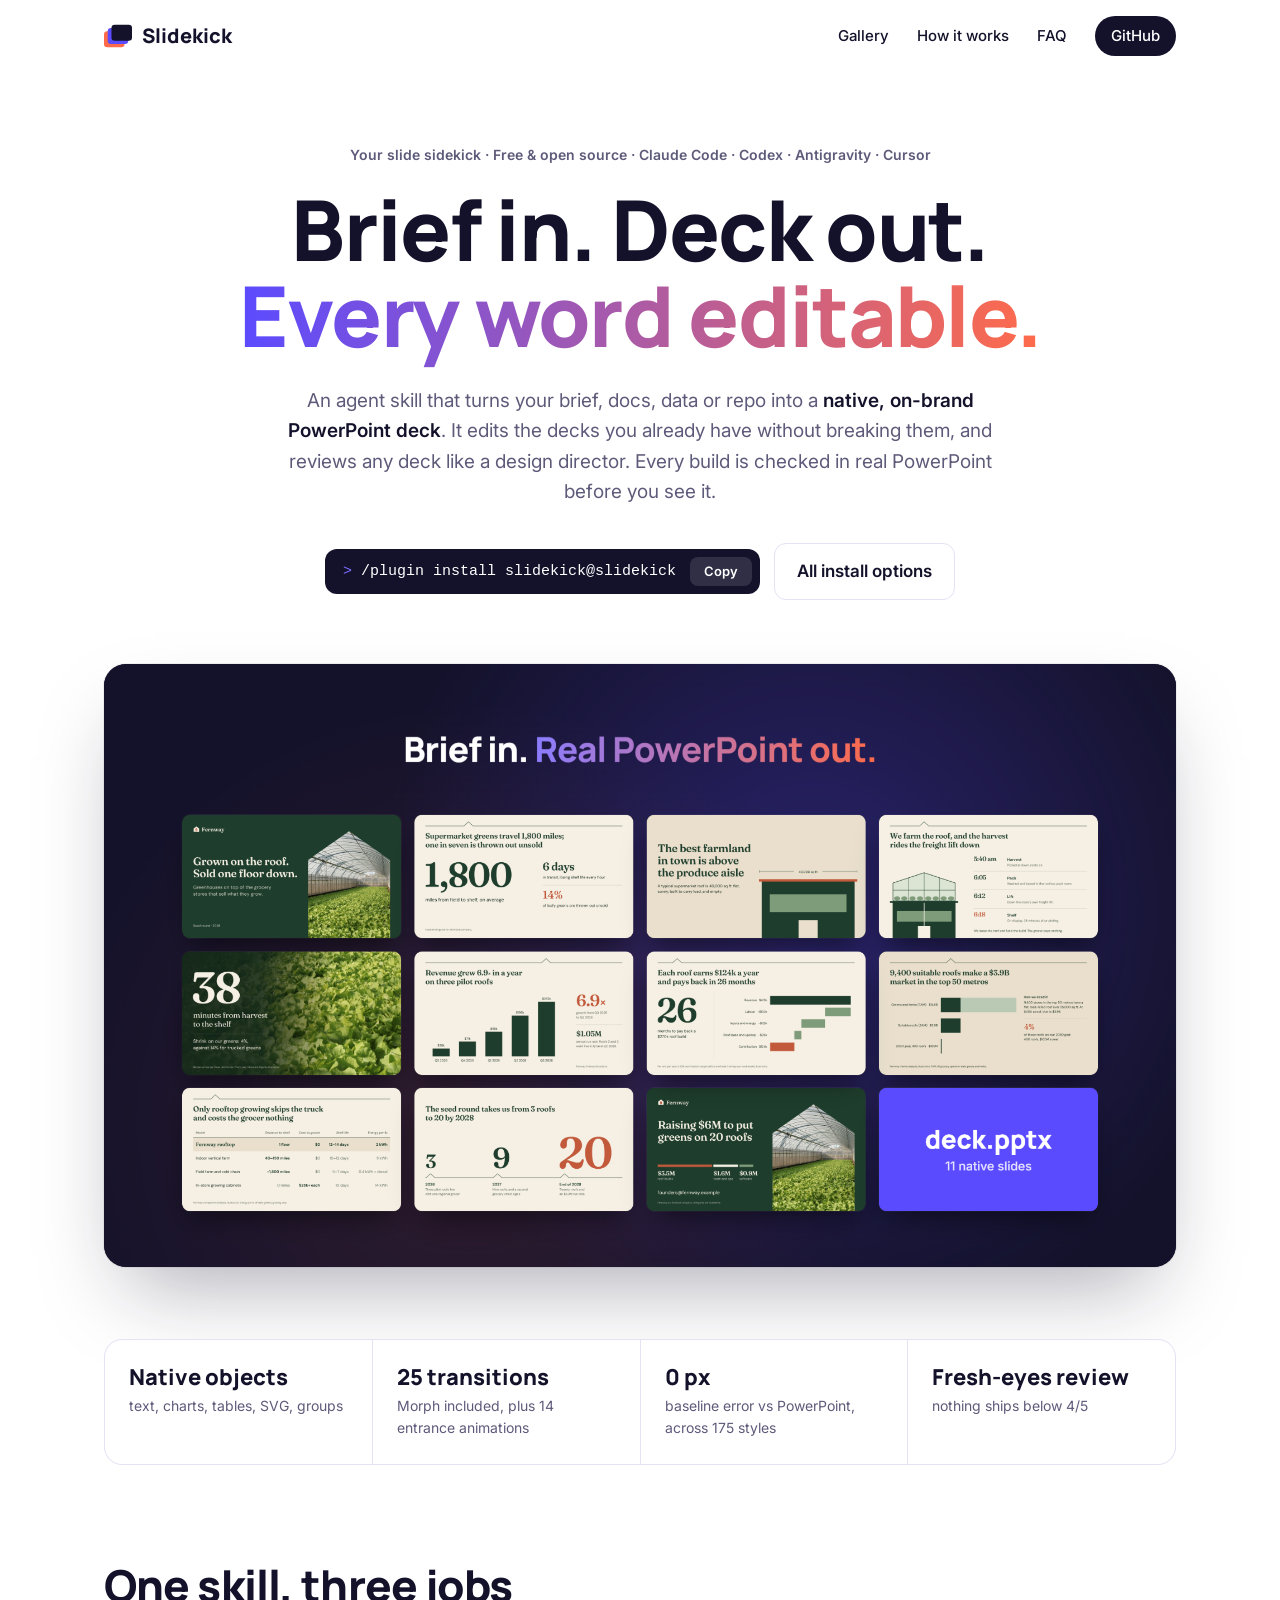
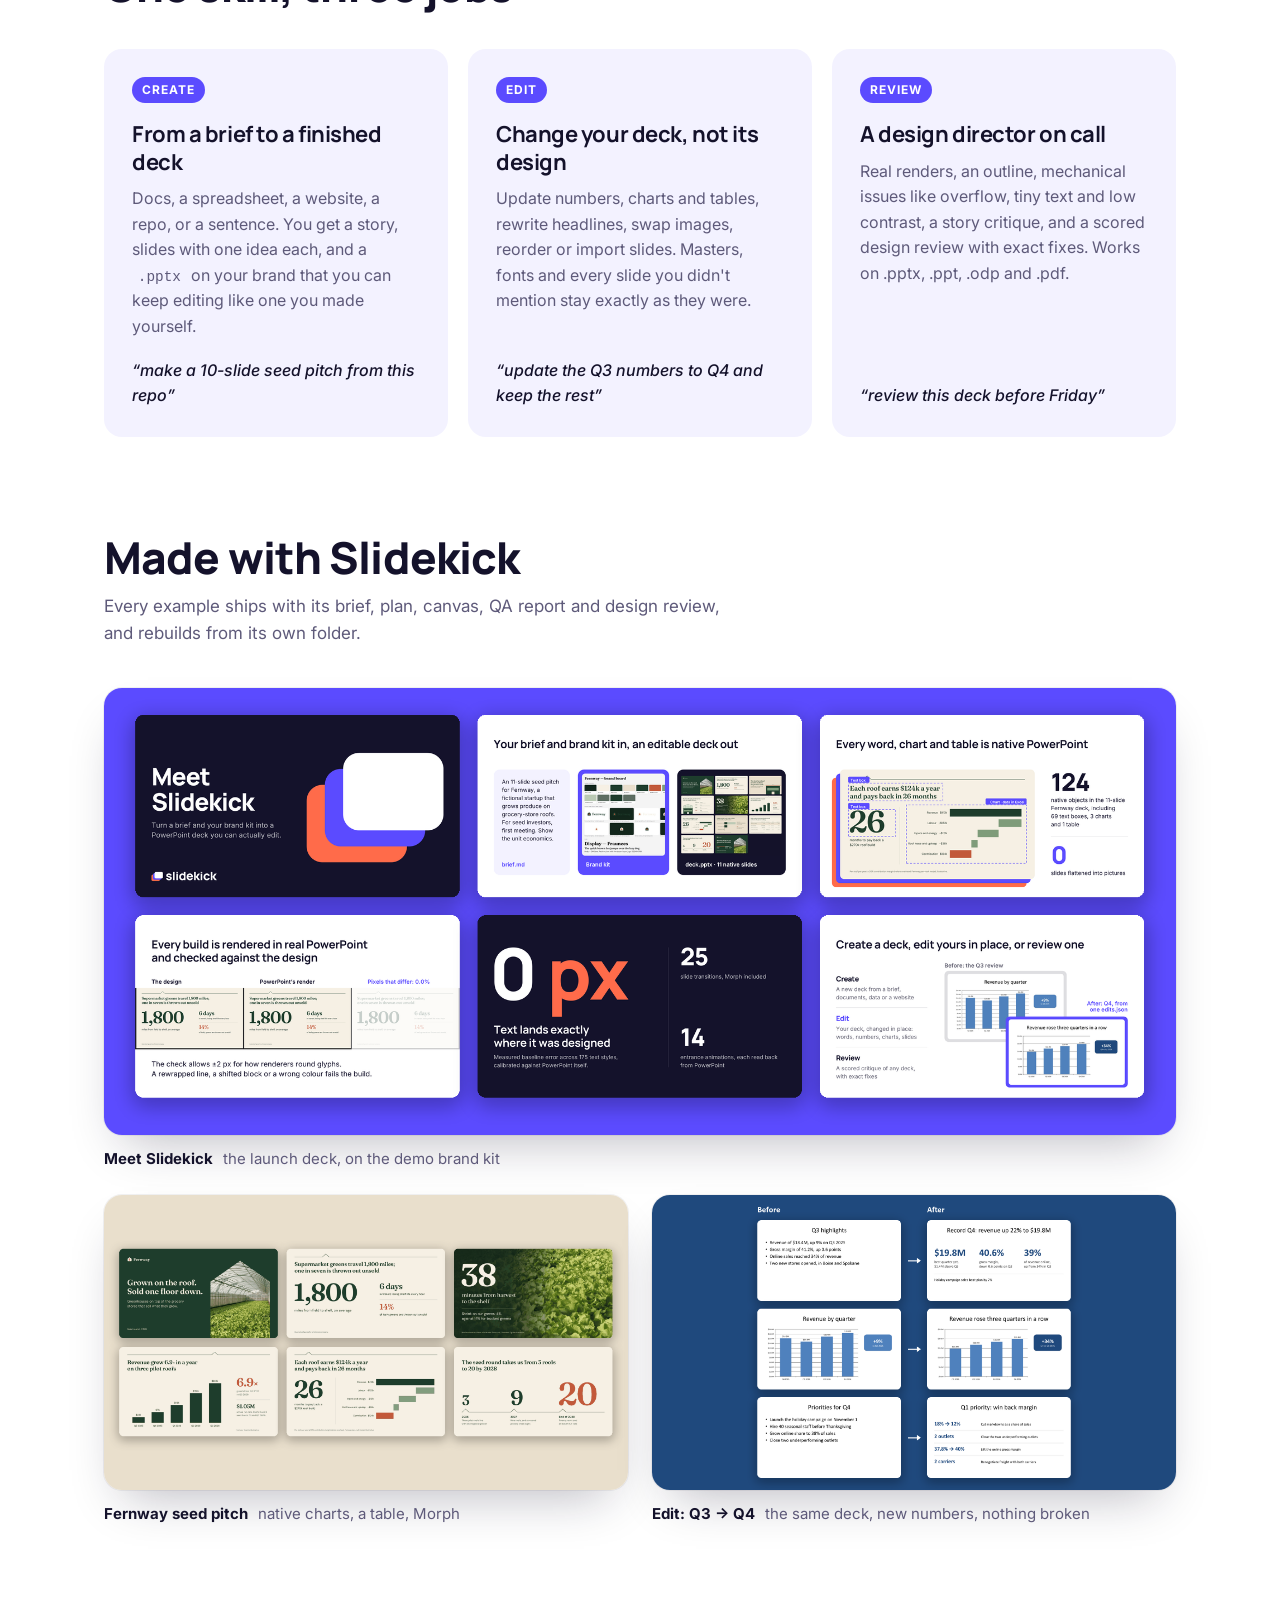
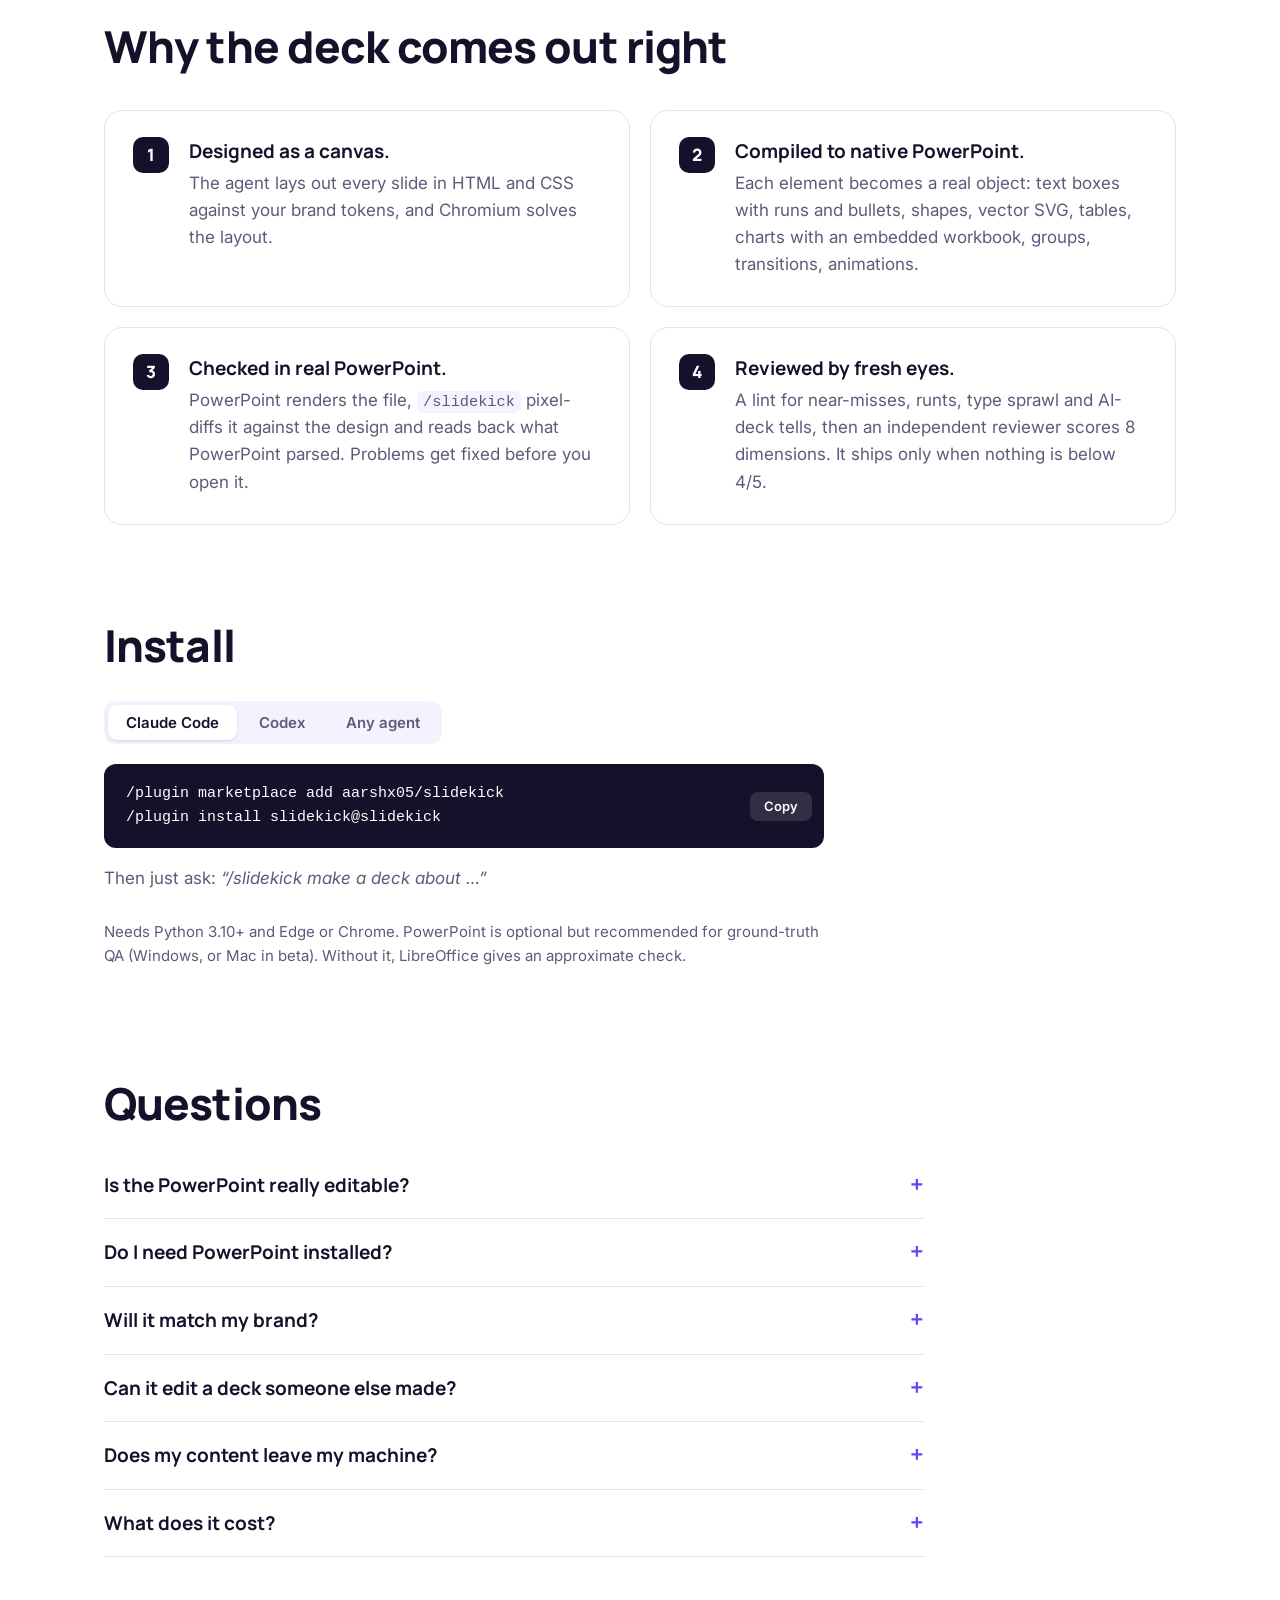
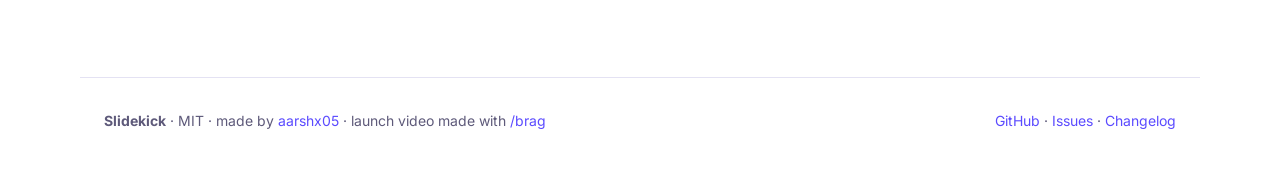
==== docs/index.html @ d4a9b04e "Slidekick 1.0.0: first public release Brief in, real PowerPoint out. An agent skill that makes fully" ====
<!doctype html>
<html lang="en">
<head>
<meta charset="utf-8">
<meta name="viewport" content="width=device-width, initial-scale=1">
<title>Slidekick: your slide sidekick. Brief in, editable on-brand PowerPoint out</title>
<meta name="description" content="An agent skill that makes fully editable, on-brand PowerPoint decks, edits the ones you have without breaking them, and reviews any deck. Checked against real PowerPoint. Free and open source.">
<meta property="og:title" content="Slidekick: brief in, deck out">
<meta property="og:description" content="Real PowerPoint, on your brand, every word editable. An open-source agent skill for Claude Code, Codex and more.">
<meta property="og:image" content="https://aarshx05.github.io/slidekick/assets/og.png">
<meta property="og:type" content="website">
<meta name="twitter:card" content="summary_large_image">
<link rel="icon" href="assets/favicon.svg" type="image/svg+xml">
<link rel="preconnect" href="https://fonts.googleapis.com">
<link rel="preconnect" href="https://fonts.gstatic.com" crossorigin>
<link href="https://fonts.googleapis.com/css2?family=Inter:wght@400;500;600&family=Manrope:wght@700;800&display=swap" rel="stylesheet">
<link rel="stylesheet" href="styles.css">
</head>
<body>

<header class="nav">
  <a class="brand" href="#top" aria-label="Slidekick home"><img src="assets/favicon.svg" alt="" width="28" height="28"><span>Slidekick</span></a>
  <nav>
    <a href="#gallery">Gallery</a>
    <a href="#how">How it works</a>
    <a href="#faq">FAQ</a>
    <a class="gh" href="https://github.com/aarshx05/slidekick">GitHub</a>
  </nav>
</header>

<main id="top">
  <section class="hero">
    <p class="eyebrow">Your slide sidekick · Free &amp; open source · Claude Code · Codex · Antigravity · Cursor</p>
    <h1>Brief in. Deck out.<br><span class="hl">Every word editable.</span></h1>
    <p class="lede">An agent skill that turns your brief, docs, data or repo into a <strong>native, on-brand PowerPoint deck</strong>. It edits the decks you already have without breaking them, and reviews any deck like a design director. Every build is checked in real PowerPoint before you see it.</p>
    <div class="cta">
      <div class="cmd" data-copy="/plugin marketplace add aarshx05/slidekick&#10;/plugin install slidekick@slidekick">
        <code><span class="p">&gt;</span> /plugin install slidekick@slidekick</code>
        <button type="button" aria-label="Copy install commands">Copy</button>
      </div>
      <a class="btn" href="#install">All install options</a>
    </div>
    <figure class="stage">
      <video autoplay muted loop playsinline poster="assets/hero.png" preload="metadata">
        <source src="assets/hero.mp4" type="video/mp4">
      </video>
    </figure>
  </section>

  <section class="strip" aria-label="What makes it different">
    <div><b>Native objects</b><span>text, charts, tables, SVG, groups</span></div>
    <div><b>25 transitions</b><span>Morph included, plus 14 entrance animations</span></div>
    <div><b>0 px</b><span>baseline error vs PowerPoint, across 175 styles</span></div>
    <div><b>Fresh-eyes review</b><span>nothing ships below 4/5</span></div>
  </section>

  <section class="modes">
    <h2>One skill, three jobs</h2>
    <div class="cards">
      <article>
        <span class="tag">Create</span>
        <h3>From a brief to a finished deck</h3>
        <p>Docs, a spreadsheet, a website, a repo, or a sentence. You get a story, slides with one idea each, and a <code>.pptx</code> on your brand that you can keep editing like one you made yourself.</p>
        <p class="say">“make a 10-slide seed pitch from this repo”</p>
      </article>
      <article>
        <span class="tag">Edit</span>
        <h3>Change your deck, not its design</h3>
        <p>Update numbers, charts and tables, rewrite headlines, swap images, reorder or import slides. Masters, fonts and every slide you didn't mention stay exactly as they were.</p>
        <p class="say">“update the Q3 numbers to Q4 and keep the rest”</p>
      </article>
      <article>
        <span class="tag">Review</span>
        <h3>A design director on call</h3>
        <p>Real renders, an outline, mechanical issues like overflow, tiny text and low contrast, a story critique, and a scored design review with exact fixes. Works on .pptx, .ppt, .odp and .pdf.</p>
        <p class="say">“review this deck before Friday”</p>
      </article>
    </div>
  </section>

  <section id="gallery" class="gallery">
    <h2>Made with Slidekick</h2>
    <p class="sub">Every example ships with its brief, plan, canvas, QA report and design review, and rebuilds from its own folder.</p>
    <div class="shots">
      <a href="https://github.com/aarshx05/slidekick/tree/main/examples/demo-deck"><img src="assets/gallery/demo-deck.png" alt="Meet Slidekick: ten slides on the demo brand kit" loading="lazy"><span><b>Meet Slidekick</b> the launch deck, on the demo brand kit</span></a>
      <a href="https://github.com/aarshx05/slidekick/tree/main/examples/pitch-deck"><img src="assets/gallery/pitch-deck.png" alt="Fernway seed pitch with native charts and Morph" loading="lazy"><span><b>Fernway seed pitch</b> native charts, a table, Morph</span></a>
      <a href="https://github.com/aarshx05/slidekick/tree/main/examples/edit-before-after"><img src="assets/gallery/edit-before-after.png" alt="An existing deck before and after an in-place edit" loading="lazy"><span><b>Edit: Q3 → Q4</b> the same deck, new numbers, nothing broken</span></a>
    </div>
  </section>

  <section id="how" class="how">
    <h2>Why the deck comes out right</h2>
    <ol>
      <li><b>Designed as a canvas.</b> The agent lays out every slide in HTML and CSS against your brand tokens, and Chromium solves the layout.</li>
      <li><b>Compiled to native PowerPoint.</b> Each element becomes a real object: text boxes with runs and bullets, shapes, vector SVG, tables, charts with an embedded workbook, groups, transitions, animations.</li>
      <li><b>Checked in real PowerPoint.</b> PowerPoint renders the file, <code>/slidekick</code> pixel-diffs it against the design and reads back what PowerPoint parsed. Problems get fixed before you open it.</li>
      <li><b>Reviewed by fresh eyes.</b> A lint for near-misses, runts, type sprawl and AI-deck tells, then an independent reviewer scores 8 dimensions. It ships only when nothing is below 4/5.</li>
    </ol>
  </section>

  <section id="install" class="install">
    <h2>Install</h2>
    <div class="tabs" role="tablist">
      <button role="tab" aria-selected="true" data-tab="claude">Claude Code</button>
      <button role="tab" aria-selected="false" data-tab="codex">Codex</button>
      <button role="tab" aria-selected="false" data-tab="any">Any agent</button>
    </div>
    <div class="panel" data-panel="claude">
      <div class="cmd block" data-copy="/plugin marketplace add aarshx05/slidekick&#10;/plugin install slidekick@slidekick"><pre>/plugin marketplace add aarshx05/slidekick
/plugin install slidekick@slidekick</pre><button type="button">Copy</button></div>
      <p>Then just ask: <em>“/slidekick make a deck about …”</em></p>
    </div>
    <div class="panel" data-panel="codex" hidden>
      <div class="cmd block" data-copy="codex plugin marketplace add aarshx05/slidekick&#10;codex plugin add slidekick@slidekick"><pre>codex plugin marketplace add aarshx05/slidekick
codex plugin add slidekick@slidekick</pre><button type="button">Copy</button></div>
    </div>
    <div class="panel" data-panel="any" hidden>
      <div class="cmd block" data-copy="npx skills add https://github.com/aarshx05/slidekick --skill slidekick"><pre>npx skills add https://github.com/aarshx05/slidekick --skill slidekick</pre><button type="button">Copy</button></div>
      <p>Works with Cursor, Copilot, Gemini CLI, opencode, Antigravity and more. <a href="https://github.com/aarshx05/slidekick/blob/main/docs/other-agents.md">Other agents →</a></p>
    </div>
    <p class="req">Needs Python 3.10+ and Edge or Chrome. PowerPoint is optional but recommended for ground-truth QA (Windows, or Mac in beta). Without it, LibreOffice gives an approximate check.</p>
  </section>

  <section id="faq" class="faq">
    <h2>Questions</h2>
    <details><summary>Is the PowerPoint really editable?</summary><p>Yes. Headlines are text boxes, bullets are real bullets, and charts are native charts with their data in an embedded workbook that you can open from PowerPoint. Transitions and animations are PowerPoint's own. Images are used only for photos and screenshots.</p></details>
    <details><summary>Do I need PowerPoint installed?</summary><p>No. Without PowerPoint, <code>/slidekick</code> uses LibreOffice to check its work, which is a close approximation. With PowerPoint on Windows you get ground-truth QA, including readback of transitions and animations. PowerPoint for Mac is supported in beta for render checks.</p></details>
    <details><summary>Will it match my brand?</summary><p>Give it whatever you have: logos, a palette, fonts, a <code>.potx</code> or <code>.pptx</code> template, design tokens or a guidelines PDF. It builds on your template's masters and theme. No kit? It can take the identity from your website or product.</p></details>
    <details><summary>Can it edit a deck someone else made?</summary><p>Yes. Edit mode reads the deck first, then changes only what you asked for, in place. Untouched slides, masters and fonts stay as they were, and the result is re-rendered to catch any text that no longer fits.</p></details>
    <details><summary>Does my content leave my machine?</summary><p>No. The pipeline runs locally. It goes online only to install its Python packages on first run, to fetch a Google Font you ask for, or to capture a URL you give it.</p></details>
    <details><summary>What does it cost?</summary><p>Nothing. Slidekick is MIT-licensed. You use it with the agent you already have.</p></details>
  </section>
</main>

<footer>
  <p><b>Slidekick</b> · MIT · made by <a href="https://github.com/aarshx05">aarshx05</a> · launch video made with <a href="https://github.com/latent-spaces/brag">/brag</a></p>
  <p><a href="https://github.com/aarshx05/slidekick">GitHub</a> · <a href="https://github.com/aarshx05/slidekick/issues">Issues</a> · <a href="https://github.com/aarshx05/slidekick/blob/main/CHANGELOG.md">Changelog</a></p>
</footer>

<script>
  if (matchMedia('(prefers-reduced-motion: reduce)').matches) document.querySelector('.stage video')?.pause();
  document.querySelectorAll('.cmd').forEach(el => {
    const btn = el.querySelector('button');
    btn.addEventListener('click', async () => {
      try { await navigator.clipboard.writeText(el.dataset.copy); btn.textContent = 'Copied'; }
      catch { btn.textContent = 'Select & copy'; }
      setTimeout(() => (btn.textContent = 'Copy'), 1600);
    });
  });
  document.querySelectorAll('.tabs button').forEach(tab => tab.addEventListener('click', () => {
    document.querySelectorAll('.tabs button').forEach(t => t.setAttribute('aria-selected', t === tab));
    document.querySelectorAll('.panel').forEach(p => (p.hidden = p.dataset.panel !== tab.dataset.tab));
  }));
</script>
</body>
</html>
---- docs/styles.css ----
:root {
  --ink: #14122B; --ink-2: #2A2748; --violet: #5B4BFF; --violet-2: #7A6CFF; --coral: #FF6B4A;
  --mist: #F3F2FF; --paper: #FFFFFF; --muted: #5E5A7A; --line: #E4E2F3;
  --display: 'Manrope', system-ui, sans-serif; --body: 'Inter', system-ui, sans-serif;
  --r: 18px; --w: 1120px;
}
* { box-sizing: border-box; }
html { scroll-behavior: smooth; }
body { margin: 0; font: 400 17px/1.6 var(--body); color: var(--ink); background: var(--paper); -webkit-font-smoothing: antialiased; }
a { color: var(--violet); text-decoration: none; }
a:hover { text-decoration: underline; }
code { font: 500 .9em/1 ui-monospace, 'SFMono-Regular', Consolas, monospace; background: var(--mist); padding: .15em .4em; border-radius: 6px; }
h1, h2, h3 { font-family: var(--display); letter-spacing: -0.02em; margin: 0; }
h2 { font-size: clamp(30px, 4vw, 44px); line-height: 1.1; font-weight: 800; }
section { max-width: var(--w); margin: 0 auto; padding: 96px 24px 0; }

/* nav */
.nav { position: sticky; top: 0; z-index: 10; display: flex; justify-content: space-between; align-items: center;
  max-width: var(--w); margin: 0 auto; padding: 16px 24px; background: rgba(255,255,255,.86); backdrop-filter: blur(12px); }
.brand { display: flex; gap: 10px; align-items: center; font: 800 20px/1 var(--display); color: var(--ink); }
.brand:hover { text-decoration: none; }
.nav nav { display: flex; gap: 28px; align-items: center; font-weight: 500; font-size: 15px; }
.nav nav a { color: var(--ink); }
.nav .gh { padding: 8px 16px; border-radius: 999px; background: var(--ink); color: #fff !important; }

/* hero */
.hero { padding-top: 72px; text-align: center; }
.eyebrow { font-size: 14px; font-weight: 600; color: var(--muted); margin: 0 0 20px; }
.hero h1 { font-size: clamp(44px, 7vw, 84px); line-height: 1.02; font-weight: 800; }
.hl { background: linear-gradient(90deg, var(--violet), var(--coral)); -webkit-background-clip: text; background-clip: text; color: transparent; }
.lede { max-width: 720px; margin: 28px auto 0; font-size: 19px; color: var(--muted); }
.lede strong { color: var(--ink); font-weight: 600; }
.cta { display: flex; gap: 14px; justify-content: center; align-items: center; flex-wrap: wrap; margin-top: 36px; }
.btn { padding: 14px 22px; border-radius: 12px; font-weight: 600; color: var(--ink); border: 1px solid var(--line); }
.btn:hover { text-decoration: none; border-color: var(--violet); }
.stage { margin: 64px 0 0; border-radius: 22px; overflow: hidden; background: var(--ink);
  box-shadow: 0 40px 80px -24px rgba(20,18,43,.35), 0 0 0 1px rgba(20,18,43,.06); aspect-ratio: 16 / 9; }
.stage video { display: block; width: 100%; height: 100%; object-fit: cover; }

/* copy commands */
.cmd { display: flex; align-items: center; gap: 14px; background: var(--ink); color: #fff; border-radius: 12px; padding: 8px 8px 8px 18px; text-align: left; }
.cmd code, .cmd pre { background: none; color: #fff; padding: 0; margin: 0; font: 500 15px/1.6 ui-monospace, 'SFMono-Regular', Consolas, monospace; white-space: pre; overflow-x: auto; }
.cmd .p { color: var(--violet-2); }
.cmd button { flex: none; border: 0; border-radius: 8px; padding: 8px 14px; font: 600 13px/1 var(--body); background: rgba(255,255,255,.12); color: #fff; cursor: pointer; }
.cmd button:hover { background: var(--violet); }
.cmd.block { justify-content: space-between; padding: 18px 12px 18px 22px; }

/* strip */
.strip { display: grid; grid-template-columns: repeat(4, 1fr); gap: 1px; padding: 0; max-width: calc(var(--w) - 48px); margin-top: 72px; background: var(--line);
  border: 1px solid var(--line); border-radius: var(--r); overflow: hidden; }
.strip div { background: #fff; padding: 24px; display: flex; flex-direction: column; gap: 4px; }
.strip b { font: 800 22px/1.2 var(--display); }
.strip span { font-size: 14px; color: var(--muted); }

/* modes */
.cards { display: grid; grid-template-columns: repeat(3, 1fr); gap: 20px; margin-top: 40px; }
.cards article { background: var(--mist); border-radius: var(--r); padding: 28px; display: flex; flex-direction: column; }
.tag { align-self: flex-start; font: 700 12px/1 var(--body); letter-spacing: .08em; text-transform: uppercase; color: #fff; background: var(--violet); padding: 7px 10px; border-radius: 999px; }
.cards h3 { font-size: 22px; line-height: 1.25; margin: 18px 0 10px; }
.cards p { margin: 0; color: var(--muted); font-size: 16px; }
.cards .say { margin-top: auto; padding-top: 18px; color: var(--ink); font-weight: 500; font-style: italic; }

/* gallery */
.sub { color: var(--muted); max-width: 640px; margin: 12px 0 0; }
.shots { display: grid; grid-template-columns: 1fr 1fr; gap: 24px; margin-top: 40px; }
.shots a:first-child { grid-column: 1 / -1; }
.shots a { display: block; color: var(--ink); }
.shots a:hover { text-decoration: none; }
.shots img { display: block; width: 100%; height: auto; border-radius: var(--r); box-shadow: 0 24px 48px -20px rgba(20,18,43,.3), 0 0 0 1px rgba(20,18,43,.06); transition: transform .25s ease; }
.shots a:hover img { transform: translateY(-4px); }
.shots span { display: block; margin-top: 12px; font-size: 15px; color: var(--muted); }
.shots b { color: var(--ink); margin-right: 6px; }

/* how */
.how ol { list-style: none; counter-reset: s; padding: 0; margin: 40px 0 0; display: grid; grid-template-columns: repeat(2, 1fr); gap: 20px; }
.how li { counter-increment: s; position: relative; padding: 28px 28px 28px 84px; border: 1px solid var(--line); border-radius: var(--r); color: var(--muted); }
.how li::before { content: counter(s); position: absolute; left: 28px; top: 26px; width: 36px; height: 36px; border-radius: 10px; background: var(--ink); color: #fff;
  font: 800 17px/36px var(--display); text-align: center; }
.how li b { display: block; color: var(--ink); font: 700 19px/1.3 var(--display); margin-bottom: 6px; }

/* install */
.tabs { display: inline-flex; gap: 4px; margin-top: 32px; padding: 4px; background: var(--mist); border-radius: 12px; }
.tabs button { border: 0; background: none; padding: 10px 18px; border-radius: 9px; font: 600 15px/1 var(--body); color: var(--muted); cursor: pointer; }
.tabs button[aria-selected="true"] { background: #fff; color: var(--ink); box-shadow: 0 1px 3px rgba(20,18,43,.12); }
.panel { margin-top: 20px; max-width: 720px; }
.panel p { color: var(--muted); }
.req { color: var(--muted); font-size: 15px; max-width: 720px; margin-top: 28px; }

/* faq */
.faq details { max-width: 820px; }
.faq h2 { margin-bottom: 24px; }
.faq details { border-bottom: 1px solid var(--line); padding: 20px 0; }
.faq summary { cursor: pointer; font: 700 19px/1.4 var(--display); list-style: none; display: flex; justify-content: space-between; gap: 16px; }
.faq summary::after { content: '+'; color: var(--violet); font-size: 24px; line-height: 1; }
.faq details[open] summary::after { content: '–'; }
.faq summary::-webkit-details-marker { display: none; }
.faq p { color: var(--muted); margin: 12px 0 0; }

footer { max-width: var(--w); margin: 120px auto 0; padding: 32px 24px 48px; border-top: 1px solid var(--line); display: flex; justify-content: space-between;
  flex-wrap: wrap; gap: 12px; font-size: 14px; color: var(--muted); }
footer p { margin: 0; }

@media (max-width: 860px) {
  .strip { margin-left: 24px; margin-right: 24px; }
  section { padding-top: 72px; }
  .nav nav a:not(.gh) { display: none; }
  .strip, .cards, .how ol, .shots { grid-template-columns: 1fr; }
  .shots a:first-child { grid-column: auto; }
  .cmd code { font-size: 13px; }
}
@media (prefers-reduced-motion: reduce) {
  html { scroll-behavior: auto; }
  .shots img { transition: none; }
}
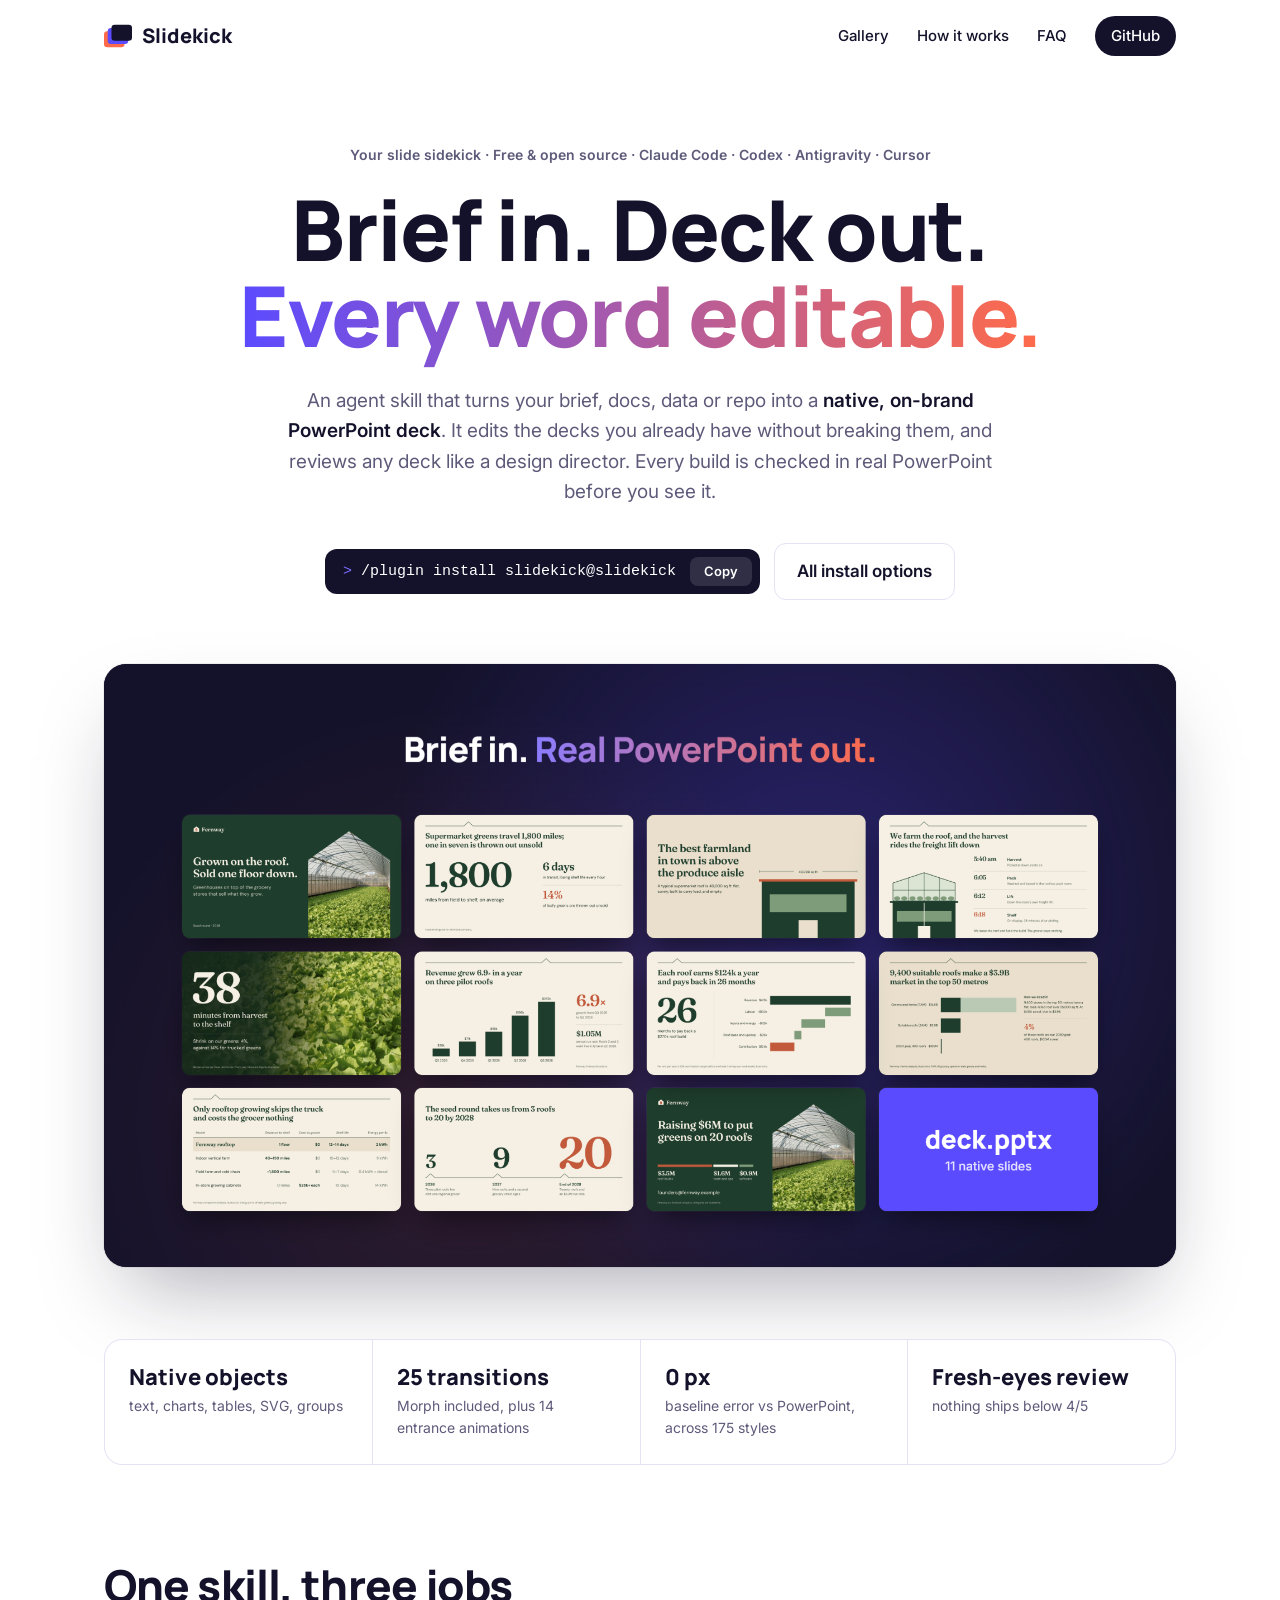
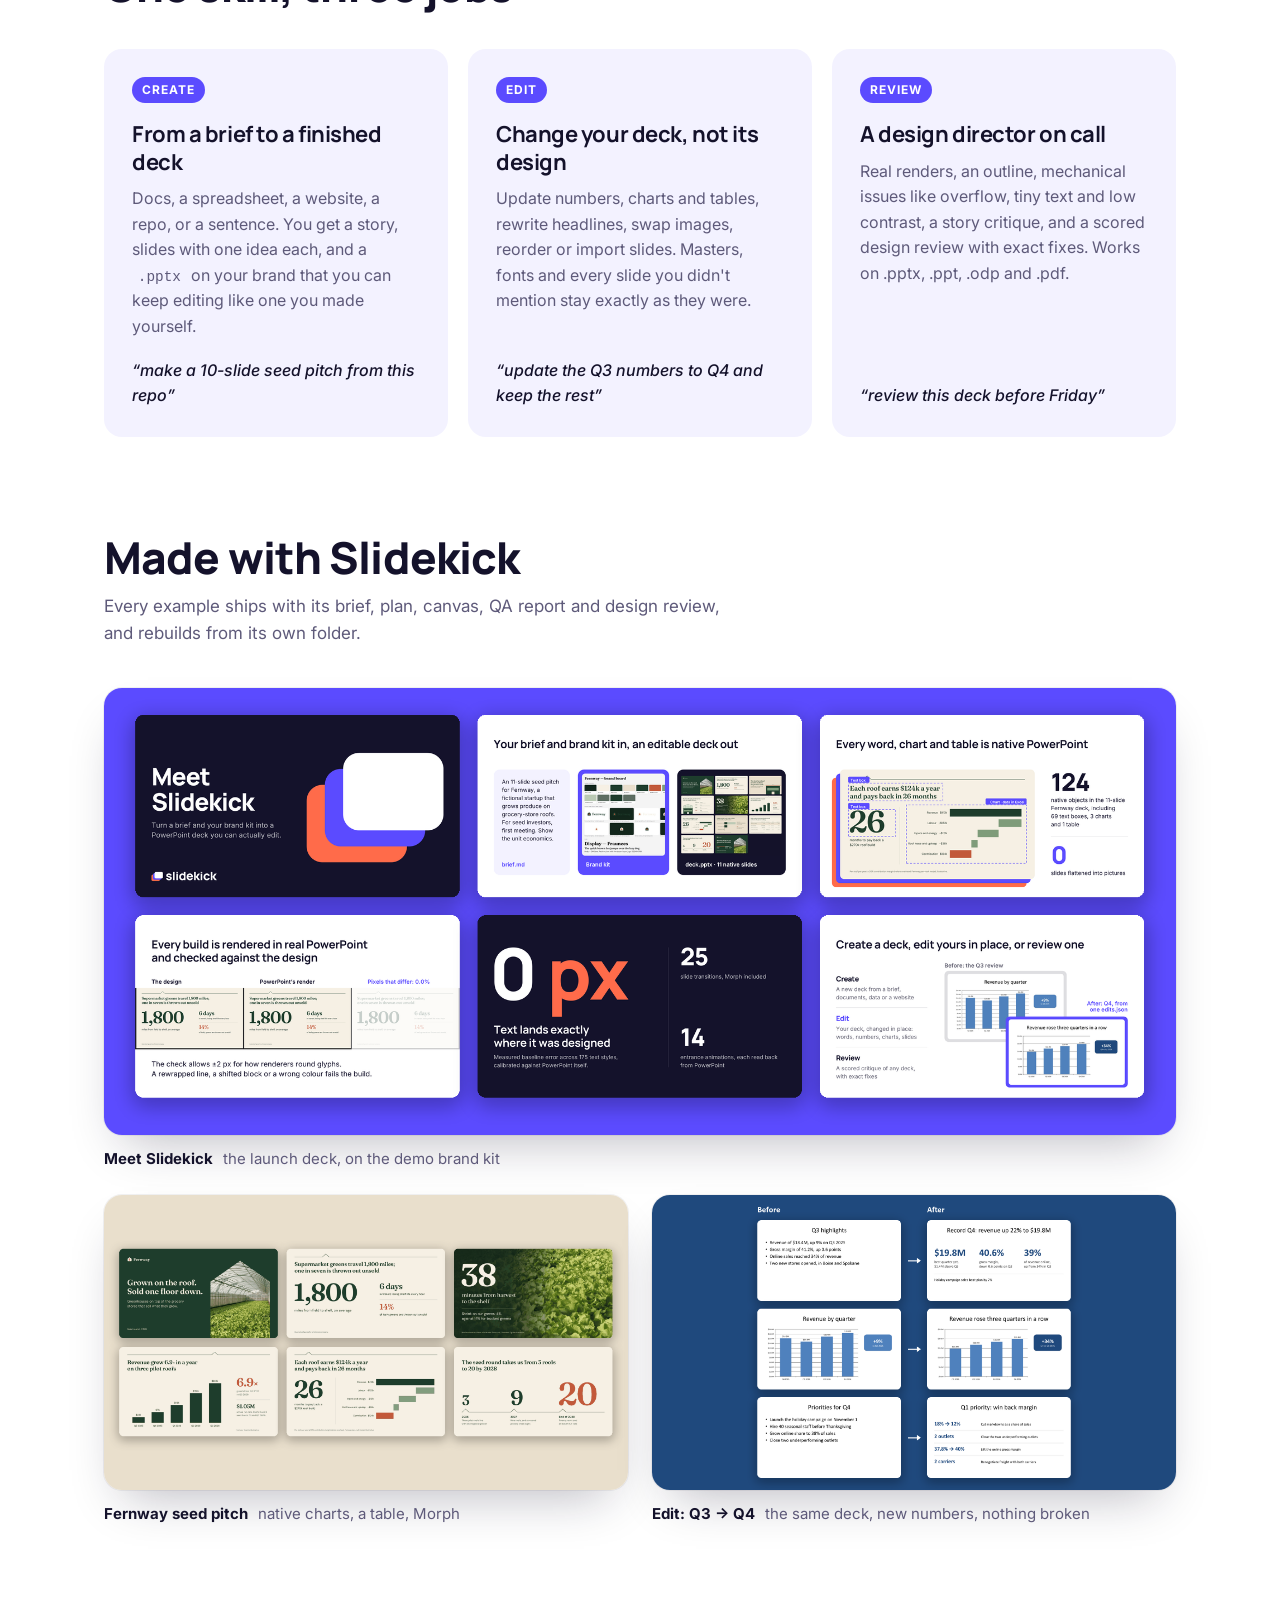
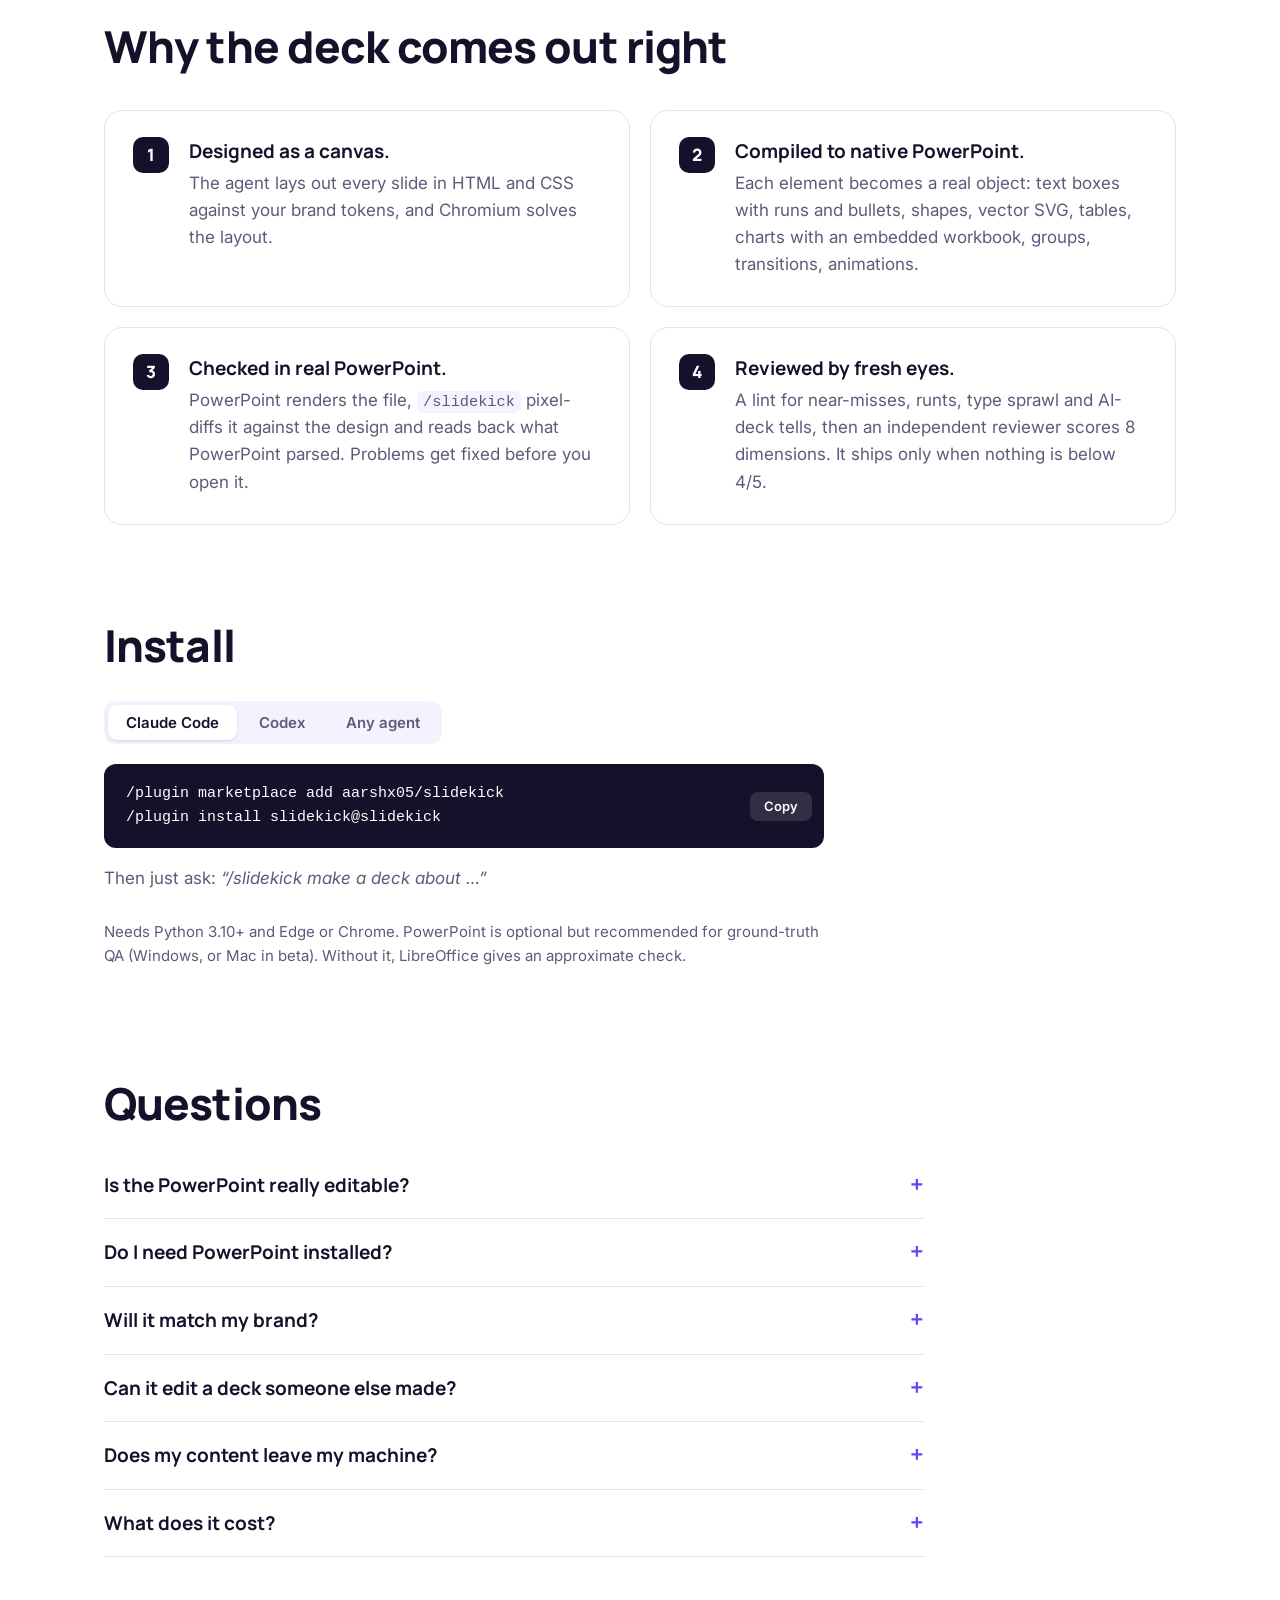
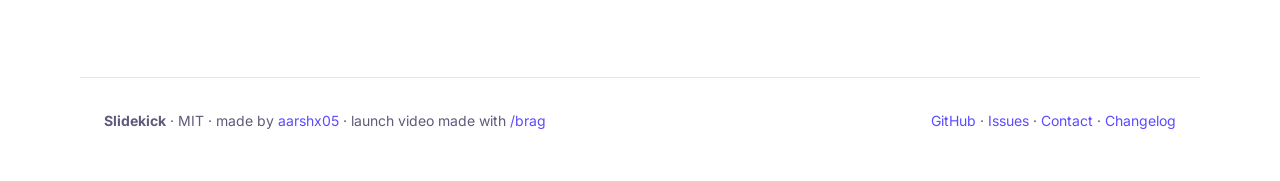
==== commit d7daf754: "Add contact email 12345.aarsh@gmail.com Co-Authored-By: Claude Opus 5.5 <noreply@anthropic.com>" ====
--- a/docs/index.html
+++ b/docs/index.html
@@ -134,7 +134,7 @@
 
 <footer>
   <p><b>Slidekick</b> · MIT · made by <a href="https://github.com/aarshx05">aarshx05</a> · launch video made with <a href="https://github.com/latent-spaces/brag">/brag</a></p>
-  <p><a href="https://github.com/aarshx05/slidekick">GitHub</a> · <a href="https://github.com/aarshx05/slidekick/issues">Issues</a> · <a href="https://github.com/aarshx05/slidekick/blob/main/CHANGELOG.md">Changelog</a></p>
+  <p><a href="https://github.com/aarshx05/slidekick">GitHub</a> · <a href="https://github.com/aarshx05/slidekick/issues">Issues</a> · <a href="mailto:12345.aarsh@gmail.com">Contact</a> · <a href="https://github.com/aarshx05/slidekick/blob/main/CHANGELOG.md">Changelog</a></p>
 </footer>
 
 <script>
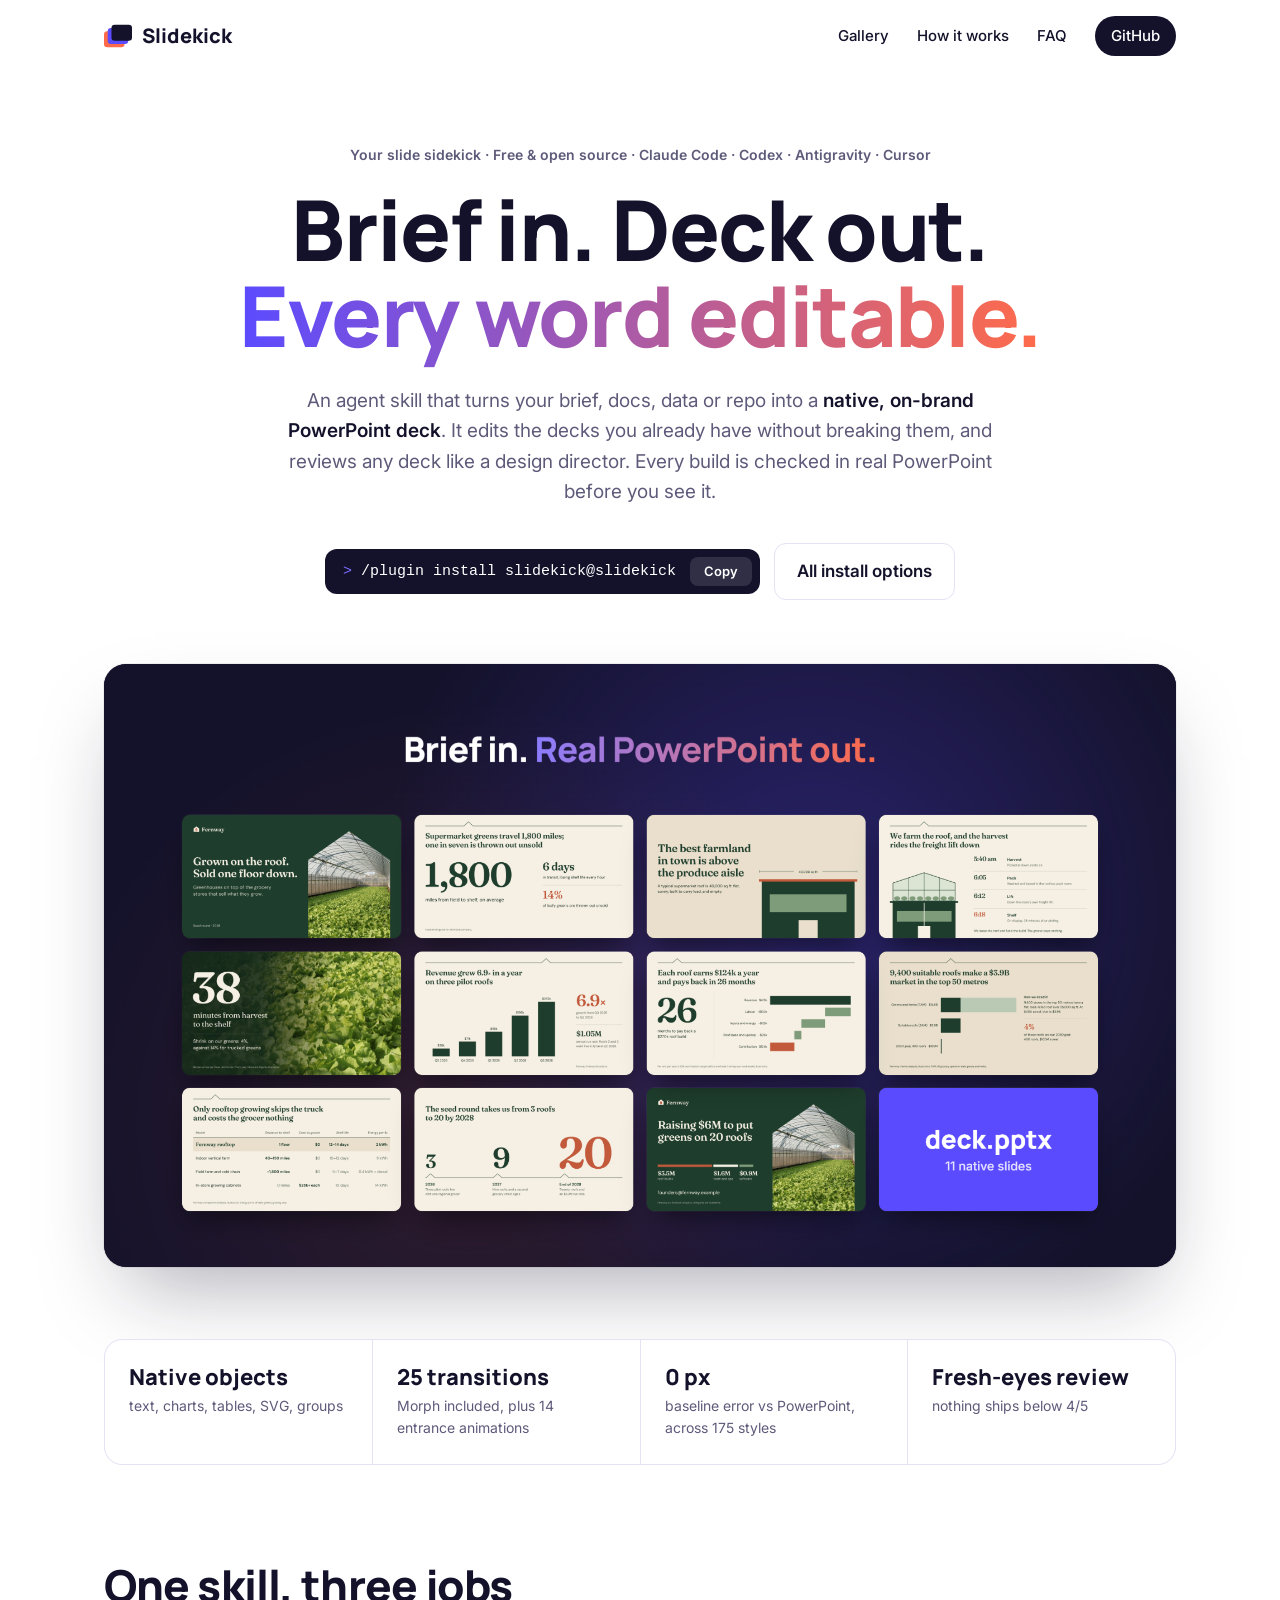
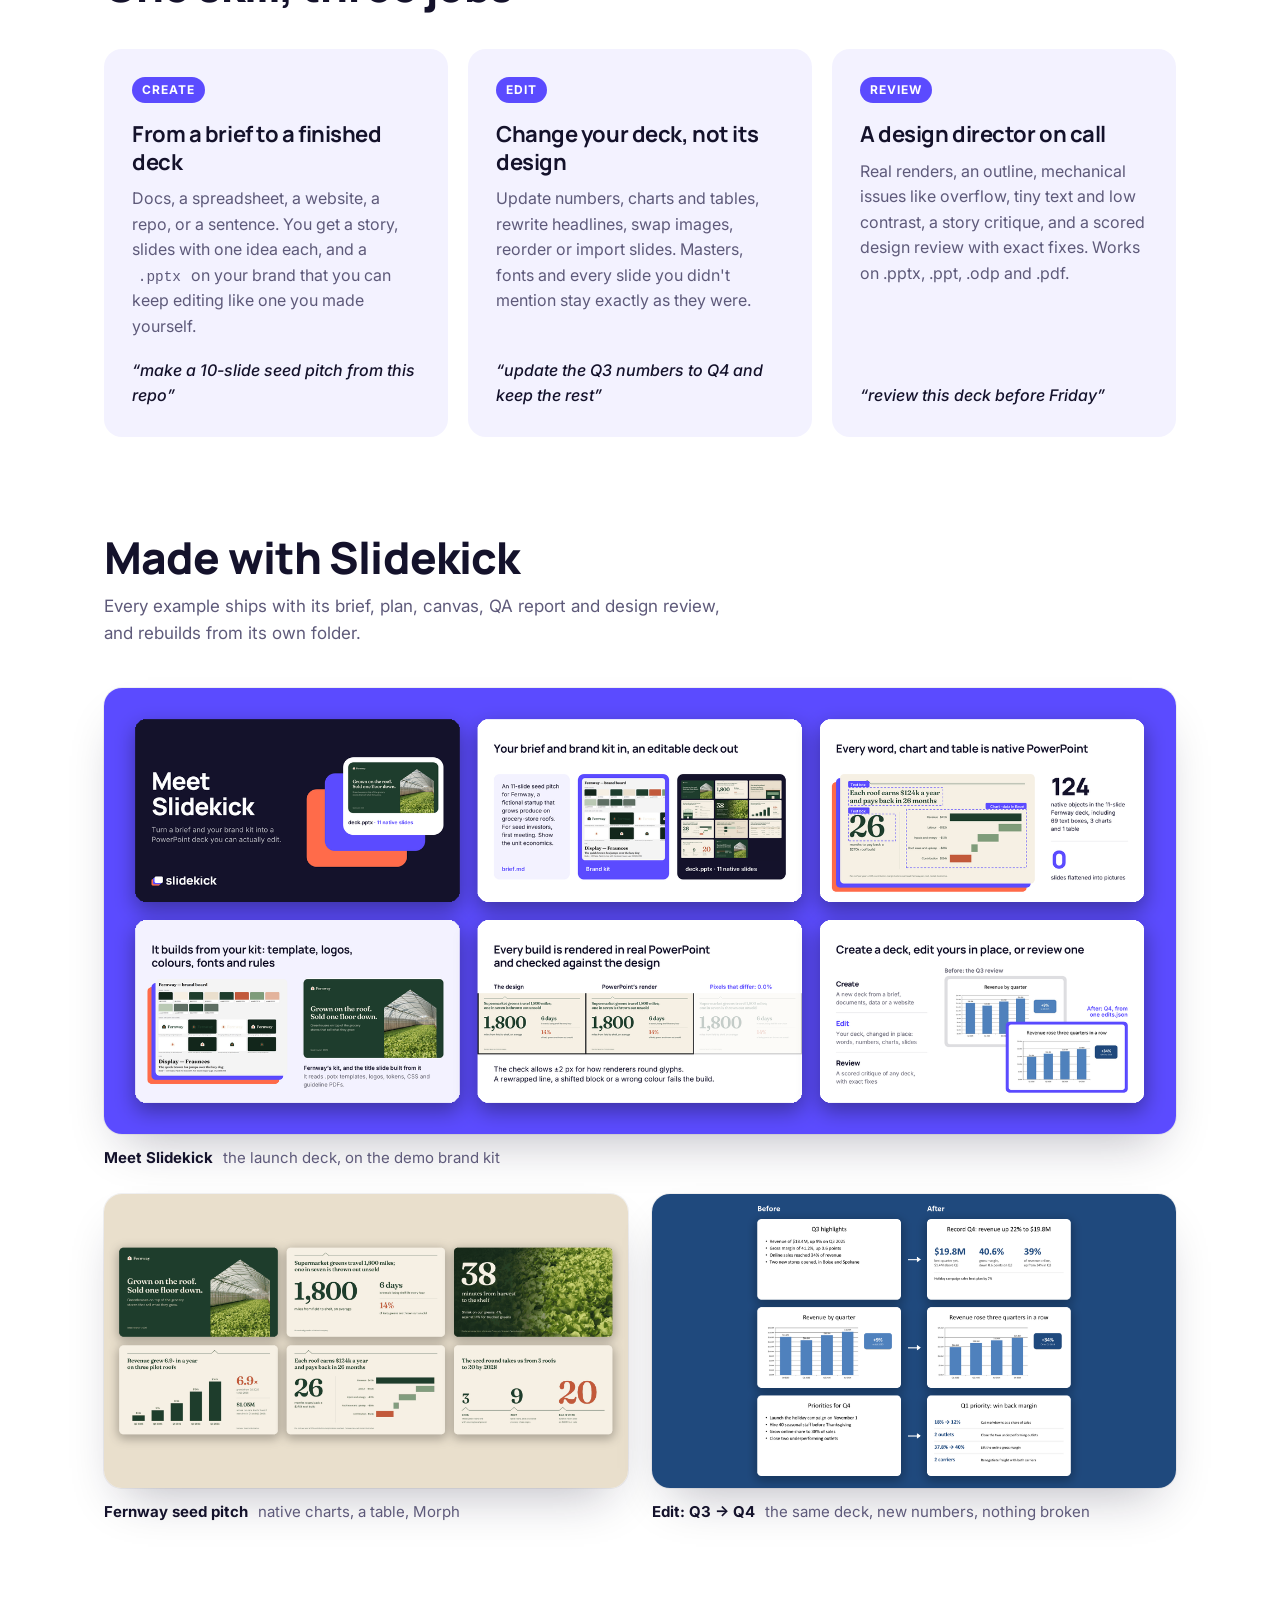
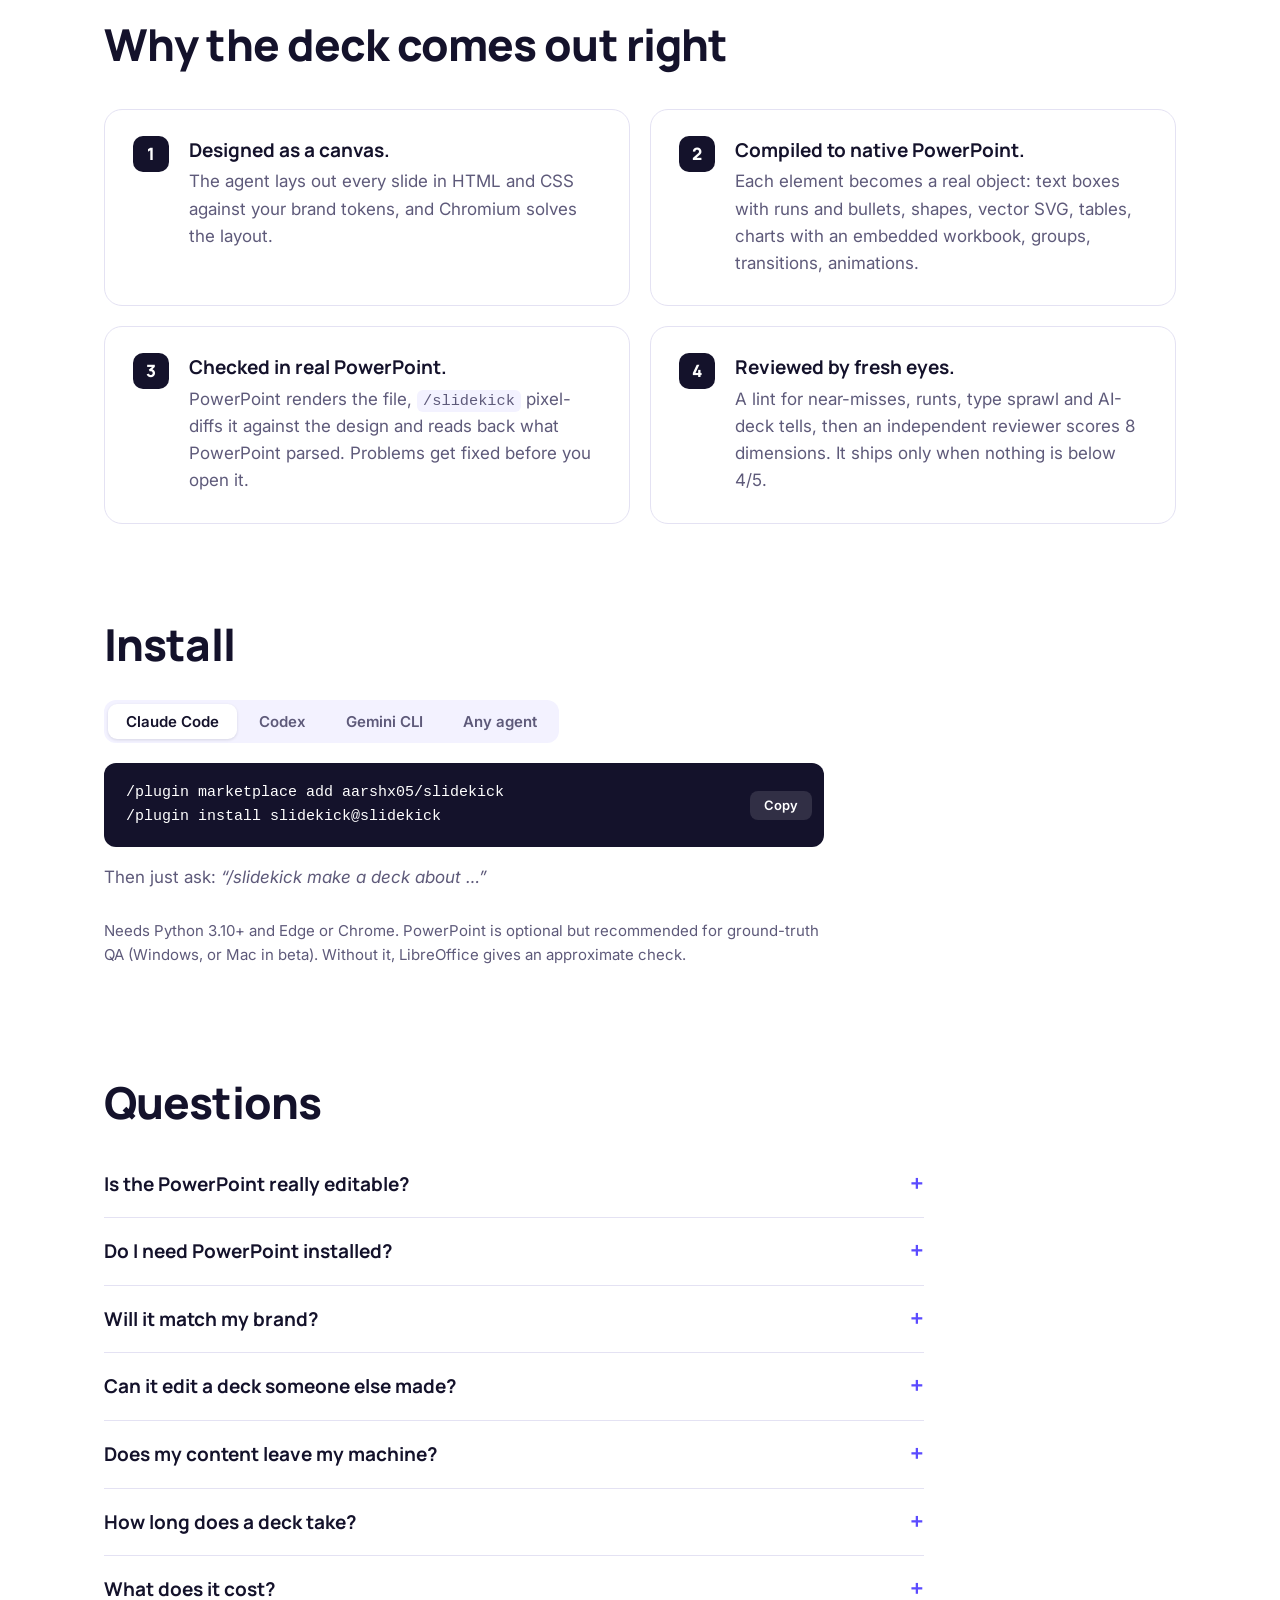
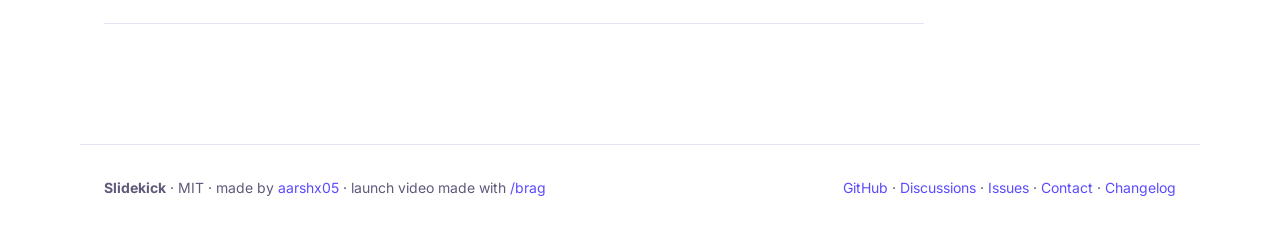
==== commit 9e7ac18b: "1.0.1: no false FAIL without PowerPoint; demo GIF; Gemini + Cursor manifests - QA: "PowerPoint not i" ====
--- a/docs/index.html
+++ b/docs/index.html
@@ -103,6 +103,7 @@
     <div class="tabs" role="tablist">
       <button role="tab" aria-selected="true" data-tab="claude">Claude Code</button>
       <button role="tab" aria-selected="false" data-tab="codex">Codex</button>
+      <button role="tab" aria-selected="false" data-tab="gemini">Gemini CLI</button>
       <button role="tab" aria-selected="false" data-tab="any">Any agent</button>
     </div>
     <div class="panel" data-panel="claude">
@@ -113,6 +114,9 @@
     <div class="panel" data-panel="codex" hidden>
       <div class="cmd block" data-copy="codex plugin marketplace add aarshx05/slidekick&#10;codex plugin add slidekick@slidekick"><pre>codex plugin marketplace add aarshx05/slidekick
 codex plugin add slidekick@slidekick</pre><button type="button">Copy</button></div>
+    </div>
+    <div class="panel" data-panel="gemini" hidden>
+      <div class="cmd block" data-copy="gemini extensions install https://github.com/aarshx05/slidekick"><pre>gemini extensions install https://github.com/aarshx05/slidekick</pre><button type="button">Copy</button></div>
     </div>
     <div class="panel" data-panel="any" hidden>
       <div class="cmd block" data-copy="npx skills add https://github.com/aarshx05/slidekick --skill slidekick"><pre>npx skills add https://github.com/aarshx05/slidekick --skill slidekick</pre><button type="button">Copy</button></div>
@@ -128,13 +132,14 @@
     <details><summary>Will it match my brand?</summary><p>Give it whatever you have: logos, a palette, fonts, a <code>.potx</code> or <code>.pptx</code> template, design tokens or a guidelines PDF. It builds on your template's masters and theme. No kit? It can take the identity from your website or product.</p></details>
     <details><summary>Can it edit a deck someone else made?</summary><p>Yes. Edit mode reads the deck first, then changes only what you asked for, in place. Untouched slides, masters and fonts stay as they were, and the result is re-rendered to catch any text that no longer fits.</p></details>
     <details><summary>Does my content leave my machine?</summary><p>No. The pipeline runs locally. It goes online only to install its Python packages on first run, to fetch a Google Font you ask for, or to capture a URL you give it.</p></details>
+    <details><summary>How long does a deck take?</summary><p>An ordinary 8-slide deck takes about 13 minutes: planning, four builds checked in PowerPoint, and two fresh-eyes review rounds. That's about 150k tokens of agent work on Claude Opus 5.5. Fixing a couple of numbers afterwards takes about 2 minutes.</p></details>
     <details><summary>What does it cost?</summary><p>Nothing. Slidekick is MIT-licensed. You use it with the agent you already have.</p></details>
   </section>
 </main>
 
 <footer>
   <p><b>Slidekick</b> · MIT · made by <a href="https://github.com/aarshx05">aarshx05</a> · launch video made with <a href="https://github.com/latent-spaces/brag">/brag</a></p>
-  <p><a href="https://github.com/aarshx05/slidekick">GitHub</a> · <a href="https://github.com/aarshx05/slidekick/issues">Issues</a> · <a href="mailto:12345.aarsh@gmail.com">Contact</a> · <a href="https://github.com/aarshx05/slidekick/blob/main/CHANGELOG.md">Changelog</a></p>
+  <p><a href="https://github.com/aarshx05/slidekick">GitHub</a> · <a href="https://github.com/aarshx05/slidekick/discussions">Discussions</a> · <a href="https://github.com/aarshx05/slidekick/issues">Issues</a> · <a href="mailto:12345.aarsh@gmail.com">Contact</a> · <a href="https://github.com/aarshx05/slidekick/blob/main/CHANGELOG.md">Changelog</a></p>
 </footer>
 
 <script>
